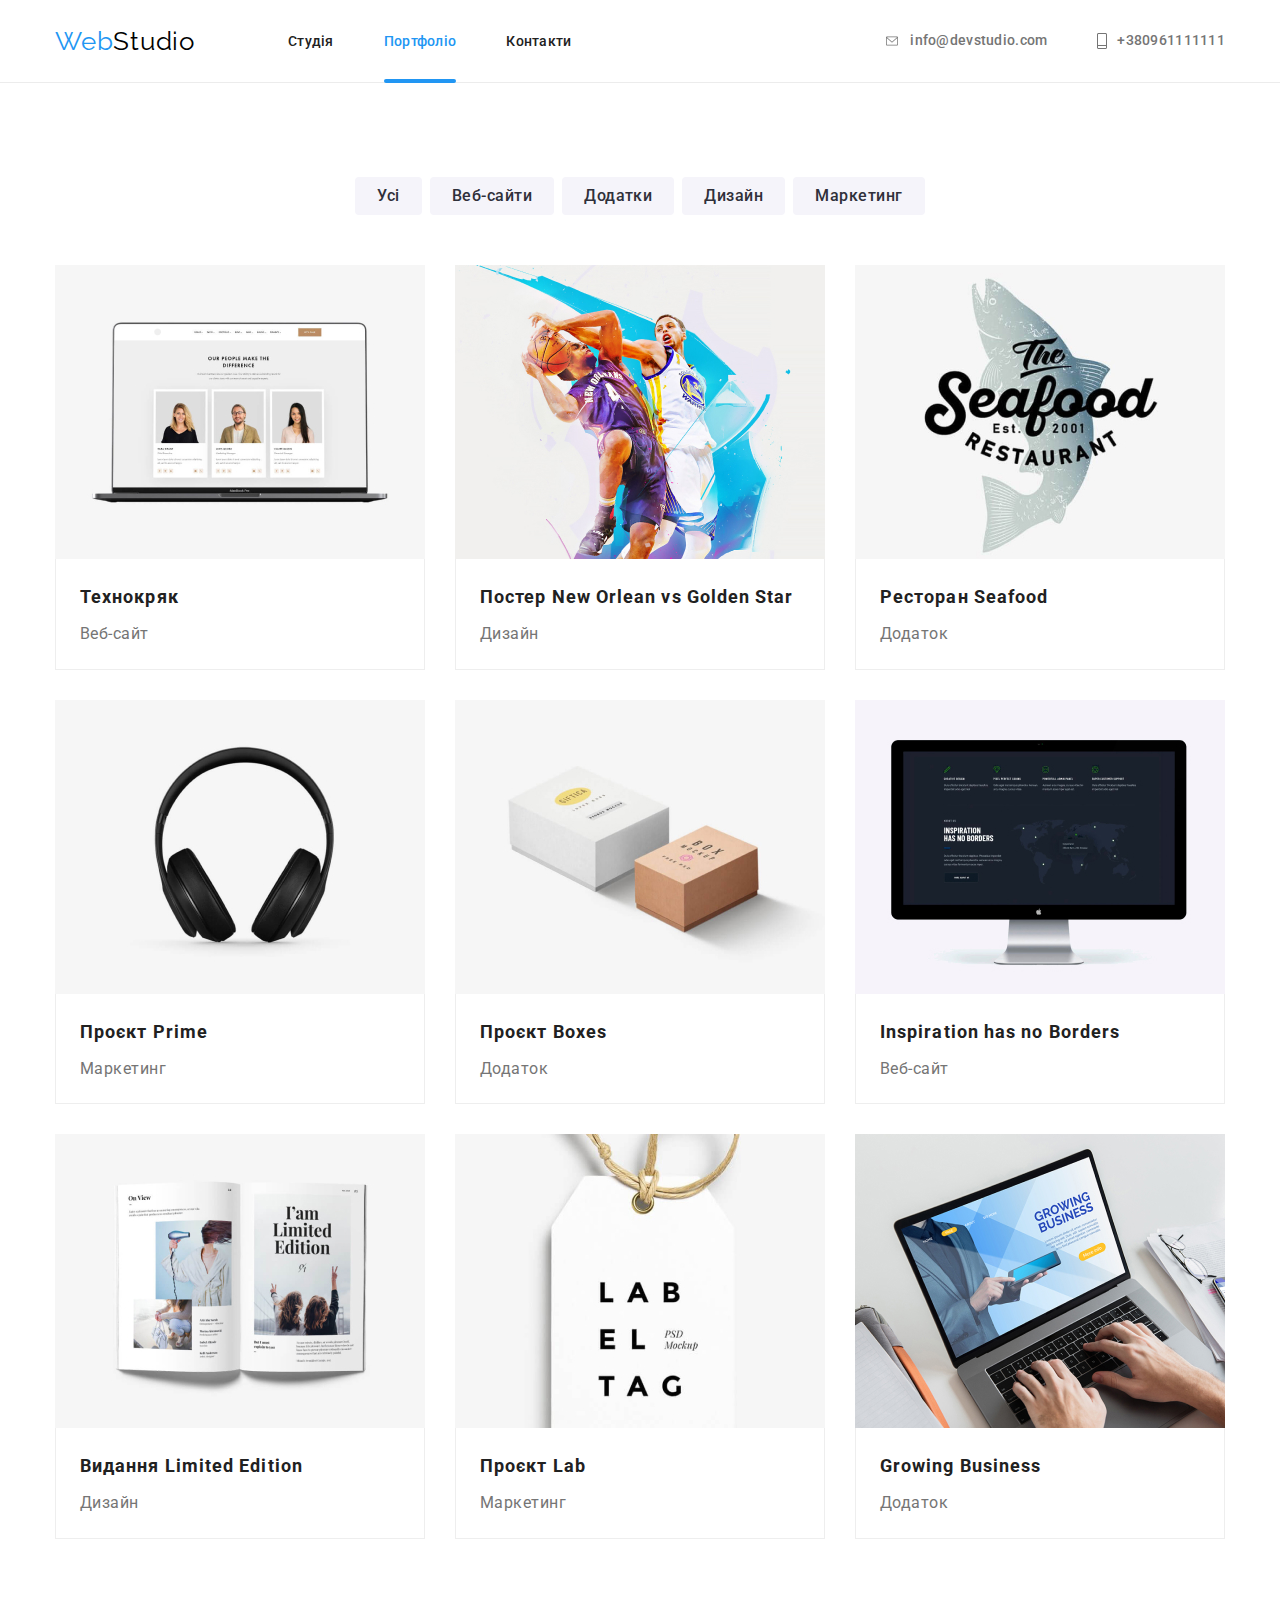
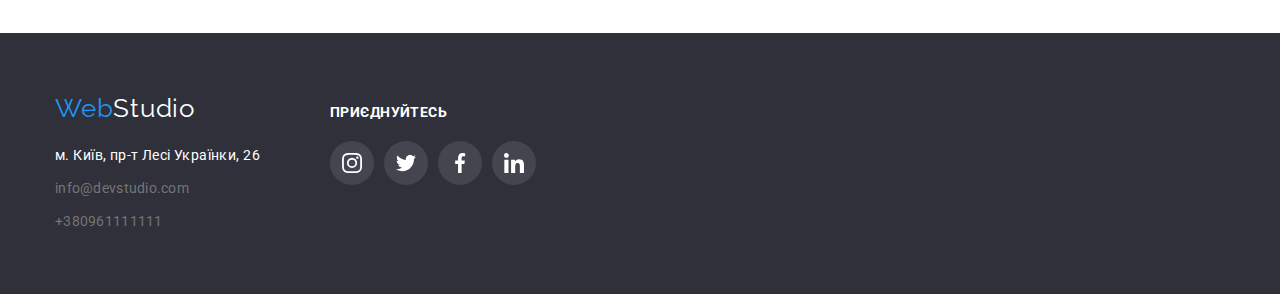
==== portfolio.html @ 5fd38a73 "transfer" ====
<!DOCTYPE html>
<html lang="uk">

<head>
    <meta charset="UTF-8">
    <meta http-equiv="X-UA-Compatible" content="IE=edge">
    <meta name="viewport" content="width=device-width, initial-scale=1.0">
    <title>Porttfolio</title>
    <link rel="preconnect" href="https://fonts.googleapis.com">
    <link rel="preconnect" href="https://fonts.gstatic.com" crossorigin>
    <link href="https://fonts.googleapis.com/css2?family=Raleway:wght@700&family=Roboto:wght@400;500;700;900&display=swap"
    rel="stylesheet">
    <link rel="stylesheet" href="https://cdn.jsdelivr.net/npm/modern-normalize@1.1.0/modern-normalize.min.css">
    <link rel="stylesheet" href="./css/styles.css">
</head>

<body>

    <header class="header">
        <div class="container">
            <div class="header-container">
                <nav class="header-nav">
                    <a href="./index.html" class="web-logo">
                        Web<span class="studiologo-header">Studio</span>
                    </a>
                    <ul class="site-nav">
                        <li><a class="link-nav" href="./index.html">Студія</a></li>
                        <li><a class="link-nav link-nav--current" href="./portfolio.html">Портфоліо</a></li>
                        <li><a class="link-nav" href=" ">Контакти</a></li>
                    </ul>
                </nav>
                <ul class="contact">
                    <li class="contact-list">
                        <a class="link-contact" href="mailto:info@devstudio.com">
                            <svg class="contact-icon" width="16" height="12">
                                <use href="./images/icons.svg#icon-envelope"></use>
                            </svg>
                            info@devstudio.com</a>
                    </li>
                    <li class="contact-list">
                        <a class="link-contact" href="tel:+380961111111">
                            <svg class="contact-icon" width="10" height="16">
                                <use href="./images/icons.svg#icon-phone"></use>
                            </svg>
                            +380961111111</a>
                    </li>
                </ul>
            </div>
        </div>
    </header>

    <main>
        <section class="section">
            <div class="container">
                <ul class="buttons">
                    <li>
                        <button type="button" class="filter-button">Усі</button>
                    </li>
                    <li>
                        <button type="button" class="filter-button">Веб-сайти</button>
                    </li>
                    <li>
                        <button type="button" class="filter-button">Додатки</button>
                    </li>
                    <li>
                        <button type="button" class="filter-button">Дизайн</button>
                    </li>
                    <li>
                        <button type="button" class="filter-button">Маркетинг</button>
                    </li>
                </ul>
                <ul class="project-cards">
                    <li class="boxes">
                        <div class="overlay-wrapper">
                            <img src="./images/pg2img1.jpeg" alt="Компютер" width="370" height="294">
                            <div class="upsliding-window">
                                <p class="text-inwindow"> Ресурс пропонує комплексні пропозиції з різним рівнем функціоналу та сервісів. Все це
                                    дозволить відвідувачу отримати
                                    вичерпні відомості про компанію чи приватну особу.</p>
                            </div>
                        </div>
                        <div class="project-wrapper"> 
                            <h2 class="project-name">Технокряк</h2>
                            <p class="project-type">Веб-сайт</p>
                        </div>
                    </li>
                    <li class="boxes">
                        <img src="./images/pg2img2.jpeg" alt="Баскетболісти" width="370" height="294">
                        <div class="project-wrapper">
                            <h2 class="project-name">Постер New Orlean vs Golden Star</h2>
                            <p class="project-type">Дизайн</p>
                        </div>
                    </li>
                    <li class="boxes">
                        <img src="./images/pg2img3.jpeg" alt="Логотип риби" width="370" height="294">
                        <div class="project-wrapper">
                            <h2 class="project-name">Ресторан Seafood</h2>
                            <p class="project-type">Додаток</p>
                        </div>
                    </li>
                    <li class="boxes">
                        <img src="./images/pg2img4.jpeg" alt="Навушники" width="370" height="294">
                        <div class="project-wrapper">
                            <h2 class="project-name">Проєкт Prime</h2>
                            <p class="project-type">Маркетинг</p>
                        </div>
                    </li>
                    <li class="boxes">
                        <img src="./images/pg2img5.jpeg" alt="Коробки" width="370" height="294">
                        <div class="project-wrapper">
                            <h2 class="project-name">Проєкт Boxes</h2>
                            <p class="project-type">Додаток</p>
                        </div>
                    </li>
                    <li class="boxes">
                        <img src="./images/pg2img6.jpeg" alt="Монітор" width="370" height="294">
                        <div class="project-wrapper">
                            <h2 class="project-name">Inspiration has no Borders</h2>
                            <p class="project-type">Веб-сайт</p>
                        </div>
                    </li>
                    <li class="boxes">
                        <img src="./images/pg2img7.jpeg" alt="Відкрита книга" width="370" height="294">
                        <div class="project-wrapper">
                            <h2 class="project-name">Видання Limited Edition</h2>
                            <p class="project-type">Дизайн</p>
                        </div>
                    </li>
                    <li class="boxes">
                        <img src="./images/pg2img8.jpeg" alt="Бірка" width="370" height="294">
                        <div class="project-wrapper">
                            <h2 class="project-name">Проєкт Lab</h2>
                            <p class="project-type">Маркетинг</p>
                        </div>
                    </li>
                    <li class="boxes">
                        <img src="./images/pg2img9.jpeg" alt="Компютер на столі" width="370" height="294">
                        <div class="project-wrapper">
                            <h2 class="project-name">Growing Business</h2>
                            <p class="project-type">Додаток</p>
                        </div>
                    </li>
                </ul>
            </div>
        </section>
    </main>

    <footer class="footer">
        <div class="container logo-address-social">
            <div class="logo-address">
                <a href="./index.html" class="web-logo">
                    Web<span class="studiologo-footer">Studio</span>
                </a>
                <address class="footer-adress">
                    <p class="adress-line">м. Київ, пр-т Лесі Українки, 26</p>
                    <ul class="contact-footer">
                        <li class="contact-footer-list">
                            <a class="link-contact-footer" href="mailto:info@devstudio.com">info@devstudio.com</a>
                        </li>
                        <li class="contact-footer-list">
                            <a class="link-contact-footer" href="tel:+380961111111">+380961111111</a>
                        </li>
                    </ul>
                </address>
            </div>
            <div class="social">
                <h3 class="join">Приєднуйтесь</h3>
                <ul class="social-list-footer">
                    <li>
                        <a href="" class="social-link-footer">
                            <svg class="social-icon-footer" width="20px" height="20px">
                                <use href="./images/icons.svg#icon-instagram"></use>
                            </svg>
                        </a>
                    </li>
                    <li>
                        <a href="" class="social-link-footer">
                            <svg class="social-icon-footer" width="20px" height="20px">
                                <use href="./images/icons.svg#icon-twitter"></use>
                            </svg>
                        </a>
                    </li>
                    <li>
                        <a href="" class="social-link-footer">
                            <svg class="social-icon-footer" width="20px" height="20px">
                                <use href="./images/icons.svg#icon-facebook"></use>
                            </svg>
                        </a>
                    </li>
                    <li>
                        <a href="" class="social-link-footer">
                            <svg class="social-icon-footer" width="20px" height="20px">
                                <use href="./images/icons.svg#icon-linkedin"></use>
                            </svg>
                        </a>
                    </li>
                </ul>
            </div>
        </div>
    </footer>

</body>

</html>
---- css/styles.css ----
:root {
    --color-primary: #2F303A;
    --color-secondary: #F5F5F5;
    --color-brand: #2196F3;
    --txtcolor-primary: #212121;
    --txtcolor-secondary: #757575;
    --gradient: rgba(47, 48, 58, 0.4),
    rgba(47, 48, 58, 0.4);
}

/*body*/
body {
    font-family: 'Roboto', sans-serif;
}

h1, h2, h3, h4, h5, h6, p {
    margin: 0;
}

ul {
    list-style: none;
    padding: 0;
    margin: 0;
}

img {
    display: block;
}

.section {
    padding: 94px 0;
}

.container {
    max-width: 1200px;
    margin-left: auto;
    margin-right: auto;
    padding: 0 15px;
}

/*header*/
.header {
    border-bottom: 1px solid #ECECEC;
    background-color: #FFFFFF;
}

/*logo*/
.web-logo {
    text-decoration: none;
    font-family: 'Raleway', sans-serif;
    font-size: 26px;
    line-height: 1.19;
    letter-spacing: 0.03em;
    color: var(--color-brand);
}

.studiologo-header {
    text-decoration: none;
    font-family: 'Raleway', sans-serif;
    font-size: 26px;
    line-height: 1.19;
    letter-spacing: 0.03em;
    color: #000000;
    margin-right: 93px;
}
/*navi*/
.link-nav {
    position: relative;
    transition: color;
    transition-duration: 250ms;
    transition-timing-function: cubic-bezier(0.4, 0, 0.2, 1);
    text-decoration: none;
    font-weight: 500;
    font-size: 14px;
    line-height: 1.14;
    letter-spacing: 0.02em;
    color: var(--txtcolor-primary);
}

.link-nav--current::after {
    position: absolute;
    top: 46px;
    display: block;
    width: 100%;
    height: 4px;
    border-radius: 2px;
    background-color: #2196F3;
    background-color: currentColor;
    content: '';
}

.link-nav:hover,
.link-nav:focus,
.link-nav--current {
    color: var(--color-brand);
}
/*contact*/
.link-contact {
    transition-property: color;
    transition-duration: 250ms;
    transition-timing-function: cubic-bezier(0.4, 0, 0.2, 1);
    display: flex;
    align-items: center;
    text-decoration: none;
    font-weight: 500;
    font-size: 14px;
    line-height: 1.14;
    letter-spacing: 0.02em;
    color: var(--txtcolor-secondary)
}

/*header allignment*/
.header-container {
    display: flex;
    align-items: center;
    justify-content: space-between;
}

.header-nav {
    display: flex;
    align-items: center;
}

.site-nav {
    display: flex;
    gap: 50px;
    margin-top: 32px;
    margin-bottom: 32px;
}

.contact {
    display: flex;
    gap: 50px;
}

.contact-list {
    display: flex;
    align-items: center;
    flex-direction: row-reverse;
    gap: 10px;
}

.contact-icon {
    fill: currentColor;
    margin-right: 10px;
}

.link-contact:hover,
.link-contact:focus {
    color: var(--color-brand);
}

/*main*/
/*title section*/
.hero {
    max-width: 1600px;
    justify-content: center;
    background-color: var(--color-primary);
    text-align: center;
    padding: 200px 0;
    margin: 0 auto;
    background-image: linear-gradient(
        var(--gradient)),
        url(../images/titleOverlay.jpeg);
}

.main-title {
    font-weight: 900;
    font-size: 44px;
    line-height: 1.36;
    letter-spacing: 0.06em;
    text-transform: uppercase;
    text-align: center;
    color: #FFFFFF;
    max-width: 696px;
    margin-left: auto;
    margin-right: auto;
}

.btn-requestservice {
    transition-duration: 250ms;
    transition-timing-function: cubic-bezier(0.4, 0, 0.2, 1);
    background-color: var(--color-brand);
    box-shadow: 0px 4px 4px rgba(0, 0, 0, 0.15);
    border-radius: 4px;
    font-family: inherit;
    font-weight: 700;
    font-size: 16px;
    line-height: 1.86;
    letter-spacing: 0.06em;
    color: #FFFFFF;
    border: none;
    cursor: pointer;
    padding: 10px 32px 10px 32px;
    margin-top: 30px;
}

.btn-requestservice:hover,
.btn-requestservice:focus {
    background-color: #188CE8;
}

/*section under title*/
/*list of benefits*/
.benefits {
    font-size: 14px;
    line-height: 1.14;
    letter-spacing: 0.03em;
    text-transform: uppercase;
    color: var(--txtcolor-primary);
    margin-top: 30px;
}

.benefits-description {
    font-size: 14px;
    line-height: 1.71;
    letter-spacing: 0.03em;
    color: var(--txtcolor-secondary);
    margin-top: 10px;
    margin-bottom: 0px;
}

.listof-benefits {
    display: flex;
    justify-content: center;
    gap: 30px;
}

.listof-benefits .list {
    width: 270px;
}

.design-boxes {
    display: flex;
    align-items: center;
    justify-content: center;
    height: 120px;
    background-color: #F5F4FA;
    border-radius: 4px;
}

.benefits-icon {
    width: 70px;
    height: 70px;
}

/*what we do*/
.whatwe-do {
    padding-top: 0;
}

.title-whatwe-do {
    font-size: 36px;
    line-height: 1.16;
    text-align: center;
    letter-spacing: 0.03em;
    color: var(--txtcolor-primary);
}

.picsof-whatwe-do {
    display: flex;
    gap: 30px;
    margin-top: 50px;
}
.description-list {
    position: relative;
}

.picture-description {
    font-size: 14px;
    font-weight: 700;
    line-height: 1.14;
    text-align: center;
    letter-spacing: 0.03em;
    text-transform: uppercase;
    color: #FFFFFF;
    background-color: rgba(47, 48, 58, 0.8);
    padding: 27px 0px;
    position: absolute;
    bottom: 0;
    width: 100%;
}

/*our team section*/
.team {
    background-color: #F5F4FA;
}

.people {
    display: flex;
    gap: 30px;
}

.people-cards {
    background-color: #FFFFFF;
    box-shadow: 0px 1px 3px rgba(0, 0, 0, 0.12), 0px 1px 1px rgba(0, 0, 0, 0.14), 0px 2px 1px rgba(0, 0, 0, 0.2);
    border-radius: 0px 0px 4px 4px;
}

.team-title {
    font-size: 36px;
    line-height: 1.16;
    text-align: center;
    letter-spacing: 0.03em;
    color: var(--txtcolor-primary);
    margin-bottom: 50px;
}

.team-wrapper {
    padding: 30px 0;
}

.people-names {
    font-weight: 500;
    font-size: 16px;
    line-height: 1.19;
    text-align: center;
    letter-spacing: 0.03em;
    color: var(--txtcolor-primary);
    margin-bottom: 10px;
}

.professions {
    font-size: 16px;
    line-height: 1.19;
    text-align: center;
    letter-spacing: 0.03em;
    color: var(--txtcolor-secondary);
}

/*social media links*/
.social-list {
    display: flex;
    justify-content: center;
    margin-top: 16px;
    gap: 10px;
}

.social-link {
    transition-property: color, background-color;
    transition-duration: 250ms;
    transition-timing-function: cubic-bezier(0.4, 0, 0.2, 1);
    display: flex;
    align-items: center;
    justify-content: center;
    width: 44px;
    height: 44px;
    border-radius: 50%;
    color: #AFB1B8;
}

.social-link:hover,
.social-link:focus {
    color: #FFFFFF;
    background-color: var(--color-brand);
}

.social-icon {
    fill: currentColor;
}

.clients-title {
    font-size: 36px;
    line-height: 1.16;
    text-align: center;
    letter-spacing: 0.03em;
}

.clients-list {
    display: flex;
    justify-content: center;
    gap: 30px;
    margin-top: 50px;
}

.clients-link {
    transition-property: color, border;
    transition-duration: 250ms;
    transition-timing-function: cubic-bezier(0.4, 0, 0.2, 1);
    display: flex;
    justify-content: center;
    align-items: center;
    width: 170px;
    height: 92px;
    color: #AFB1B8;
    border: 1px solid #AFB1B8;
    border-radius: 4px;
}

.clients-logo {
    width: 106px;
    height: 60px;
    fill: currentColor;
}

.clients-link:hover,
.clients-link:focus {
    color: var(--color-brand);
    border: 1px solid var(--color-brand);
}

/*footer*/
.footer {
    background-color: var(--color-primary);
    padding: 60px 0;
}

.studiologo-footer {
    text-decoration: none;
    font-family: 'Raleway', sans-serif;
    font-size: 26px;
    line-height: 1.19;
    letter-spacing: 0.03em;
    color: #FFFFFF;
}

.footer-adress {
    font-style: normal;
    margin-top: 20px;
}

.adress-line {
    font-size: 14px;
    line-height: 1.71;
    letter-spacing: 0.03em;
    color: #FFFFFF;
    margin-bottom: 9px;
}

.contact-footer-list:not(:last-child) {
    margin-bottom: 9px;
}

.link-contact-footer {
    text-decoration: none;
    font-size: 14px;
    line-height: 1.71;
    letter-spacing: 0.02em;
    color: var(--txtcolor-secondary);
}

.join {
    font-size: 14px;
    line-height: 1.14;
    letter-spacing: 0.03em;
    text-transform: uppercase;
    color: #FFFFFF;
    display: flex;
    align-items: center;
}

.social-list-footer {
    display: flex;
    margin-top: 20px;
    gap: 10px;
}

.social-link-footer {
    transition-property: background-color;
    transition-duration: 250ms;
    transition-timing-function: cubic-bezier(0.4, 0, 0.2, 1);
    display: flex;
    align-items: center;
    justify-content: center;
    width: 44px;
    height: 44px;
    border-radius: 50%;
    color: #FFFFFF;
    background-color: rgba(255, 255, 255, 0.1);
}

.social-icon-footer {
    fill: currentColor;
}

.social-item-footer {
    display: flex;
    justify-content: center;
    gap: 10px;
}

.social-link-footer:hover,
.social-item-footer:focus {
    background-color: var(--color-brand);
}

.logo-address-social {
    display: flex;
    align-items: baseline;
}

.social {
    margin-left: 70px;
}

.sign-up {
    margin-left: 93px;
}

.sign-up-form {
    position: relative;
    display: flex;
    gap: 12px;
}

.sign-up-title {
    margin-bottom: 20px;
    font-weight: 700;
    font-size: 14px;
    line-height: 1.14;
    letter-spacing: 0.03em;
    text-transform: uppercase;
    color: #FFFFFF;
    align-items: center;
}

.email-input {
    width: 358px;
    height: 50px;
    border: 1px solid rgba(255, 255, 255, 0.3);
    filter: drop-shadow(0px 4px 4px rgba(0, 0, 0, 0.15));
    border-radius: 4px;
    background-color: var(--color-primary);
    font-size: 16px;
    line-height: 1.25px;
    letter-spacing: 0.03em;
    color: rgba(255, 255, 255, 0.6);
    padding-left: 16px;
    padding-right: 16px;
}

.btn-sign-up {
    display: inline-flex;
    align-items: center;
    justify-content: center;
    gap: 10px;
    min-height: 50px;
    width: 200px;
    background-color: var(--color-brand);
    box-shadow: 0px 4px 4px rgba(0, 0, 0, 0.15);
    border-radius: 4px;
    font-family: inherit;
    font-weight: 700;
    font-size: 16px;
    line-height: 1.86;
    letter-spacing: 0.06em;
    color: #FFFFFF;
    border: none;
    cursor: pointer;
    padding: 10px 28px;
}

.send-icon {
    fill: #F5F4FA;
}

/*studio page - done*/
/*section buttons*/
.buttons {
    display: flex;
    justify-content: center;
    gap: 8px;
}

.filter-button {
    transition-property: color, background-color, box-shadow;
    transition-duration: 250ms;
    transition-timing-function: cubic-bezier(0.4, 0, 0.2, 1);
    background-color: #F5F4FA;
    border-radius: 4px;
    font-family: inherit;
    font-weight: 500;
    font-size: 16px;
    line-height: 1.6;
    letter-spacing: 0.03em;
    color: #2F303A;
    cursor: pointer;
    padding: 6px 22px 6px 22px;
    border: none;
}

.filter-button:hover,
.filter-button:focus {
    color: #FFFFFF;
    background-color: var(--color-brand);
    box-shadow: 0px 3px 1px rgba(0, 0, 0, 0.1), 0px 1px 2px rgba(0, 0, 0, 0.08), 0px 2px 2px rgba(0, 0, 0, 0.12);
}

/*pictures section*/
.project-cards {
    display: flex;
    flex-wrap: wrap;
    margin-top: 50px;
    gap: 30px;
}

.overlay-wrapper {
    position: relative;
    overflow: hidden;
}

.project-wrapper {
    border: 1px solid #EEEEEE;
    border-top: none;
    padding: 20px 24px;
}

.project-name {
    font-size: 18px;
    line-height: 2;
    letter-spacing: 0.06em;
    color: var(--txtcolor-primary);
}

.project-type {
    font-size: 16px;
    line-height: 1.86;
    letter-spacing: 0.03em;
    color: var(--txtcolor-secondary);
    margin-top: 4px;
}

.boxes {
    transition-property: box-shadow;
    position: relative;
    transition-duration: 250ms;
    transition-timing-function: cubic-bezier(0.4, 0, 0.2, 1);
}

.boxes:hover {
    box-shadow: 0px 1px 1px rgba(0, 0, 0, 0.12), 0px 4px 4px rgba(0, 0, 0, 0.06), 1px 4px 6px rgba(0, 0, 0, 0.16);
}

.upsliding-window {
    position: absolute;
    top: 0;
    left: 0;
    transform: translateY(100%);
    transition-duration: 250ms;
    transition-timing-function: cubic-bezier(0.4, 0, 0.2, 1);
    overflow: hidden;
    width: 100%;
    height: 100%;
    padding: 0 24px;
    display: flex;
    align-items: center;
    background-color: rgba(33, 150, 243, 0.9);
}

.text-inwindow {
    font-size: 18px;
    line-height: 1.56;
    letter-spacing: 0.03em;
    color: #FFFFFF;
}

.boxes:hover .upsliding-window {
    transform: translateY(0);
}

.backdrop {
    transition: opacity, visibility;
    transition-duration: 250ms;
    transition-property: opacity, visibility;
    background-color: rgba(0, 0, 0, 0.2);
    width: 100%;
    height: 100%;
    position: fixed;
    top: 0;
    left: 0;
    z-index: 1;
}

.is-hidden {
    opacity: 0;
    visibility: hidden;
    pointer-events: none;
}

.modal {
    position: absolute;
    top: 50%;
    left: 50%;
    transform: translate(-50%, -50%);
    width: 528px;
    min-height: 581px;
    padding: 40px;
    background-color: #FFFFFF;
    box-shadow: 0px 1px 3px rgba(0, 0, 0, 0.12), 0px 1px 1px rgba(0, 0, 0, 0.14), 0px 2px 1px rgba(0, 0, 0, 0.2);
    border-radius: 4px;
}

.close-btn {
    display: inline-flex;
    position: absolute;
    top: 8px;
    right: 8px;
    align-items: center;
    justify-content: center;
    padding: 0;
    width: 30px;
    height: 30px;
    border-radius: 50%;
    background-color: #FFFFFF;
    border: 1px solid rgba(0, 0, 0, 0.1);
    cursor: pointer;
}

.x-icon {
    transition: fill 300ms ease;
}

.close-btn:hover .x-icon {
    fill: var(--color-brand);
}

.form-title {
    font-weight: 700;
    margin-bottom: 12px;
    font-size: 20px;
    line-height: 1.15;
    text-align: center;
    letter-spacing: 0.03em;
    color: var(--txtcolor-primary);
}

.form-label {
    display: block;
    font-weight: 400;
    font-size: 12px;
    line-height: 1.16;
    letter-spacing: 0.01em;
    margin-bottom: 4px;
    color: var(--txtcolor-secondary);
}

.form-control {
    position: relative;
    margin-bottom: 10px;
}

.form-input {
    width: 100%;
    height: 40px;
    border: 1px solid rgba(33, 33, 33, 0.2);
    border-radius: 4px;
    padding-left: 42px;
    padding-right: 15px;
    outline: none;
}

.form-input:focus {
    border-color: var(--color-brand);
}

.form-icon {
    position: absolute;
    left: 15px;
    top: 50%;
    transform: translateY(-50%);
    fill: currentColor;
}

.form-control:focus-within .form-icon {
    fill: var(--color-brand);
}

.form-textarea {
    display: block;
    width: 100%;
    height: 120px;
    padding: 12px 16px;
    border: 1px solid rgba(33, 33, 33, 0.2);
    border-radius: 4px;
    outline: none;
    font-size: 12px;
    line-height: 1.16;
    letter-spacing: 0.01em;
    resize: none;
}

.form-textarea::placeholder {
    color: rgba(117, 117, 117, 0.5);
}

.form-textarea:focus {
    border-color: var(--color-brand);
}

.checkbox-input {
    appearance: none;
    width: 16px;
    height: 15px;
    border: 2px solid black;
    border-radius: 2px;
    transition: border-color 300ms ease, background-color 300ms ease;
}

.checkbox-input:checked {
    border-color: transparent;
    background-color: var(--color-brand);
    background-image: url(../images/checked.svg);
    background-repeat: no-repeat;
    background-position: center;
    background-size: contain;
}

.checkbox-label {
    font-weight: 400;
    font-size: 14px;
    line-height: 1.71;
    letter-spacing: 0.03em;
    color: var(--txtcolor-secondary);
}

.terms-link {
    font-weight: 400;
    font-size: 14px;
    line-height: 1.71;
    letter-spacing: 0.03em;
    color: var(--color-brand);
}

.terms-control {
    display: flex;
    justify-content: center;
    align-items: center;
    margin-top: 20px;
    gap: 8px;
}

.btn-send {
    display: block;
    margin: 0 auto;
    padding: 10px 52px;
    margin-top: 30px;
    background-color: var(--color-brand);
    box-shadow: 0px 4px 4px rgba(0, 0, 0, 0.15);
    border-radius: 4px;
    font-family: inherit;
    font-weight: 700;
    font-size: 16px;
    line-height: 1.86;
    letter-spacing: 0.06em;
    color: #FFFFFF;
    border: none;
    cursor: pointer;
    transition-property: background-color;
    transition-duration: 250ms;
    transition-timing-function: cubic-bezier(0.4, 0, 0.2, 1);
}

.btn-send:hover,
.btn-send:focus {
    background-color: #188CE8;
}

.visually-hidden {
    position: absolute;
    white-space: nowrap;
    width: 1px;
    height: 1px;
    overflow: hidden;
    border: 0;
    padding: 0;
    clip: rect(0 0 0 0);
    clip-path: inset(50%);
    margin: -1px;
}
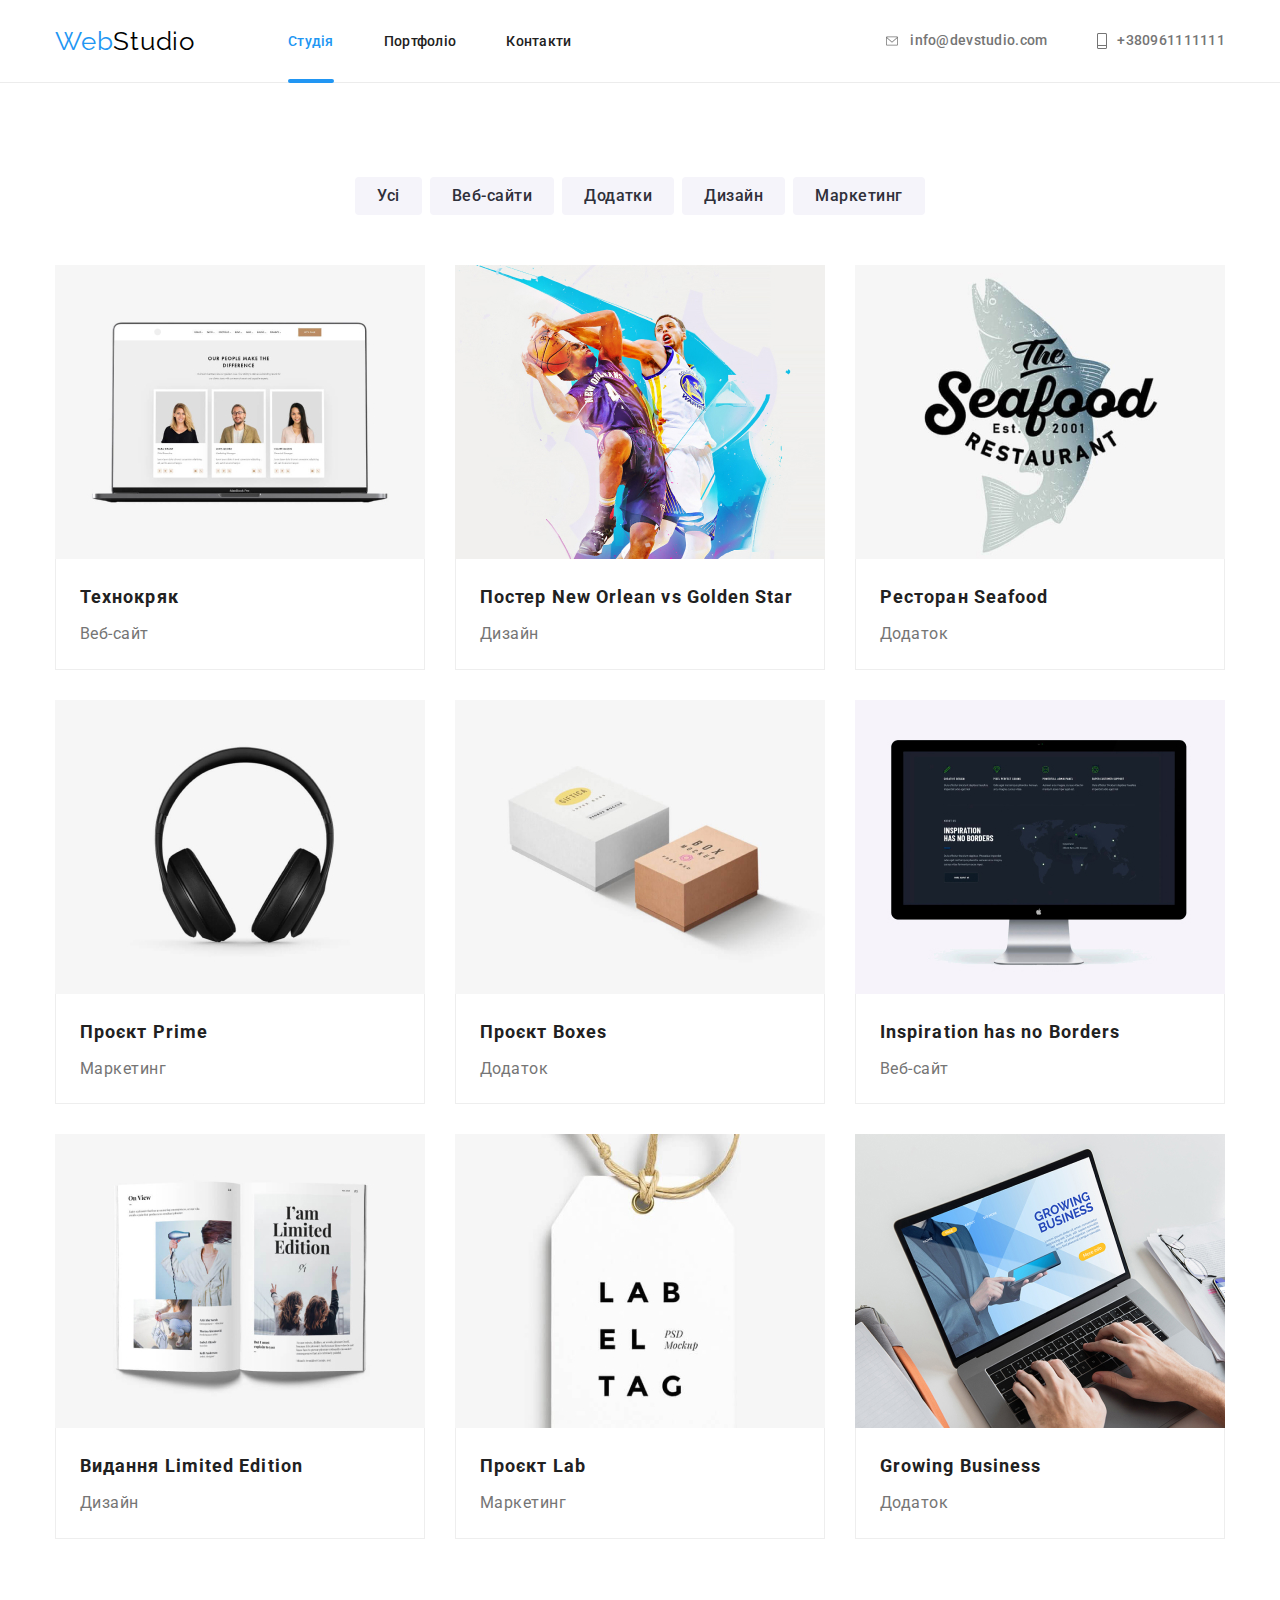
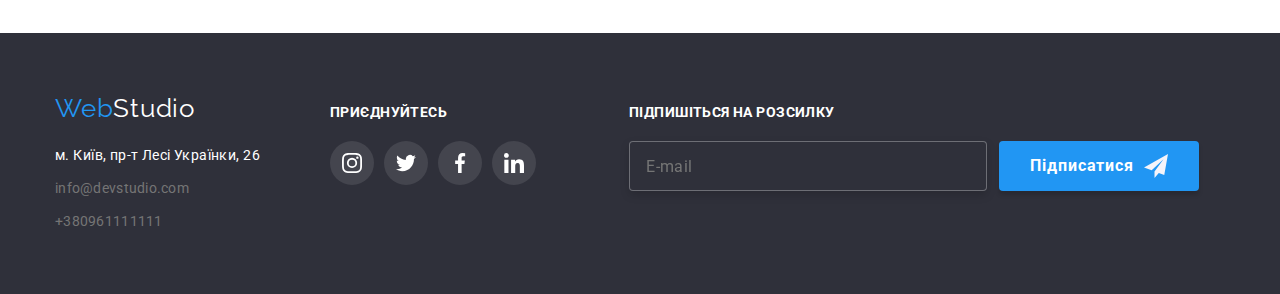
==== commit cd690f14: "2" ====
--- a/portfolio.html
+++ b/portfolio.html
@@ -11,35 +11,35 @@
     <link href="https://fonts.googleapis.com/css2?family=Raleway:wght@700&family=Roboto:wght@400;500;700;900&display=swap"
     rel="stylesheet">
     <link rel="stylesheet" href="https://cdn.jsdelivr.net/npm/modern-normalize@1.1.0/modern-normalize.min.css">
-    <link rel="stylesheet" href="./css/styles.css">
+    <link rel="stylesheet" href="./css/main.min.css">
 </head>
 
 <body>
 
     <header class="header">
         <div class="container">
-            <div class="header-container">
-                <nav class="header-nav">
+            <div class="header__container">
+                <nav class="header__nav">
                     <a href="./index.html" class="web-logo">
-                        Web<span class="studiologo-header">Studio</span>
+                        Web<span class="studiologo__header">Studio</span>
                     </a>
-                    <ul class="site-nav">
-                        <li><a class="link-nav" href="./index.html">Студія</a></li>
-                        <li><a class="link-nav link-nav--current" href="./portfolio.html">Портфоліо</a></li>
-                        <li><a class="link-nav" href=" ">Контакти</a></li>
+                    <ul class="navigation__links">
+                        <li><a class="link__nav link__nav--current" href="./index.html">Студія</a></li>
+                        <li><a class="link__nav" href="./portfolio.html">Портфоліо</a></li>
+                        <li><a class="link__nav" href=" ">Контакти</a></li>
                     </ul>
                 </nav>
                 <ul class="contact">
-                    <li class="contact-list">
-                        <a class="link-contact" href="mailto:info@devstudio.com">
-                            <svg class="contact-icon" width="16" height="12">
+                    <li class="contact__item">
+                        <a class="link__contact" href="mailto:info@devstudio.com">
+                            <svg class="contact__icon" width="16" height="12">
                                 <use href="./images/icons.svg#icon-envelope"></use>
                             </svg>
                             info@devstudio.com</a>
                     </li>
-                    <li class="contact-list">
-                        <a class="link-contact" href="tel:+380961111111">
-                            <svg class="contact-icon" width="10" height="16">
+                    <li class="contact__item">
+                        <a class="link__contact" href="tel:+380961111111">
+                            <svg class="contact__icon" width="10" height="16">
                                 <use href="./images/icons.svg#icon-phone"></use>
                             </svg>
                             +380961111111</a>
@@ -54,90 +54,146 @@
             <div class="container">
                 <ul class="buttons">
                     <li>
-                        <button type="button" class="filter-button">Усі</button>
-                    </li>
-                    <li>
-                        <button type="button" class="filter-button">Веб-сайти</button>
-                    </li>
-                    <li>
-                        <button type="button" class="filter-button">Додатки</button>
-                    </li>
-                    <li>
-                        <button type="button" class="filter-button">Дизайн</button>
-                    </li>
-                    <li>
-                        <button type="button" class="filter-button">Маркетинг</button>
-                    </li>
-                </ul>
-                <ul class="project-cards">
-                    <li class="boxes">
-                        <div class="overlay-wrapper">
+                        <button type="button" class="filter__button">Усі</button>
+                    </li>
+                    <li>
+                        <button type="button" class="filter__button">Веб-сайти</button>
+                    </li>
+                    <li>
+                        <button type="button" class="filter__button">Додатки</button>
+                    </li>
+                    <li>
+                        <button type="button" class="filter__button">Дизайн</button>
+                    </li>
+                    <li>
+                        <button type="button" class="filter__button">Маркетинг</button>
+                    </li>
+                </ul>
+                <ul class="project__cards">
+                    <li class="boxes">
+                        <div class="overlay__wrapper">
                             <img src="./images/pg2img1.jpeg" alt="Компютер" width="370" height="294">
-                            <div class="upsliding-window">
-                                <p class="text-inwindow"> Ресурс пропонує комплексні пропозиції з різним рівнем функціоналу та сервісів. Все це
-                                    дозволить відвідувачу отримати
-                                    вичерпні відомості про компанію чи приватну особу.</p>
-                            </div>
-                        </div>
-                        <div class="project-wrapper"> 
-                            <h2 class="project-name">Технокряк</h2>
-                            <p class="project-type">Веб-сайт</p>
-                        </div>
-                    </li>
-                    <li class="boxes">
-                        <img src="./images/pg2img2.jpeg" alt="Баскетболісти" width="370" height="294">
-                        <div class="project-wrapper">
-                            <h2 class="project-name">Постер New Orlean vs Golden Star</h2>
-                            <p class="project-type">Дизайн</p>
-                        </div>
-                    </li>
-                    <li class="boxes">
-                        <img src="./images/pg2img3.jpeg" alt="Логотип риби" width="370" height="294">
-                        <div class="project-wrapper">
-                            <h2 class="project-name">Ресторан Seafood</h2>
-                            <p class="project-type">Додаток</p>
-                        </div>
-                    </li>
-                    <li class="boxes">
-                        <img src="./images/pg2img4.jpeg" alt="Навушники" width="370" height="294">
-                        <div class="project-wrapper">
-                            <h2 class="project-name">Проєкт Prime</h2>
-                            <p class="project-type">Маркетинг</p>
-                        </div>
-                    </li>
-                    <li class="boxes">
-                        <img src="./images/pg2img5.jpeg" alt="Коробки" width="370" height="294">
-                        <div class="project-wrapper">
-                            <h2 class="project-name">Проєкт Boxes</h2>
-                            <p class="project-type">Додаток</p>
-                        </div>
-                    </li>
-                    <li class="boxes">
-                        <img src="./images/pg2img6.jpeg" alt="Монітор" width="370" height="294">
-                        <div class="project-wrapper">
-                            <h2 class="project-name">Inspiration has no Borders</h2>
-                            <p class="project-type">Веб-сайт</p>
-                        </div>
-                    </li>
-                    <li class="boxes">
-                        <img src="./images/pg2img7.jpeg" alt="Відкрита книга" width="370" height="294">
-                        <div class="project-wrapper">
-                            <h2 class="project-name">Видання Limited Edition</h2>
-                            <p class="project-type">Дизайн</p>
-                        </div>
-                    </li>
-                    <li class="boxes">
-                        <img src="./images/pg2img8.jpeg" alt="Бірка" width="370" height="294">
-                        <div class="project-wrapper">
-                            <h2 class="project-name">Проєкт Lab</h2>
-                            <p class="project-type">Маркетинг</p>
-                        </div>
-                    </li>
-                    <li class="boxes">
-                        <img src="./images/pg2img9.jpeg" alt="Компютер на столі" width="370" height="294">
-                        <div class="project-wrapper">
-                            <h2 class="project-name">Growing Business</h2>
-                            <p class="project-type">Додаток</p>
+                            <div class="upsliding__window">
+                                <p class="text__inwindow"> Ресурс пропонує комплексні пропозиції з різним рівнем функціоналу та сервісів. Все це
+                                    дозволить відвідувачу отримати
+                                    вичерпні відомості про компанію чи приватну особу.</p>
+                            </div>
+                        </div>
+                        <div class="project__wrapper"> 
+                            <h2 class="project__name">Технокряк</h2>
+                            <p class="project__type">Веб-сайт</p>
+                        </div>
+                    </li>
+                    <li class="boxes">
+                        <div class="overlay__wrapper">
+                            <img src="./images/pg2img2.jpeg" alt="Баскетболісти" width="370" height="294">
+                            <div class="upsliding__window">
+                                <p class="text__inwindow"> Ресурс пропонує комплексні пропозиції з різним рівнем функціоналу та сервісів. Все це
+                                    дозволить відвідувачу отримати
+                                    вичерпні відомості про компанію чи приватну особу.</p>
+                            </div>
+                        </div>
+                        <div class="project__wrapper">
+                            <h2 class="project__name">Постер New Orlean vs Golden Star</h2>
+                            <p class="project__type">Дизайн</p>
+                        </div>
+                    </li>
+                    <li class="boxes">
+                        <div class="overlay__wrapper">
+                            <img src="./images/pg2img3.jpeg" alt="Логотип риби" width="370" height="294">
+                            <div class="upsliding__window">
+                                <p class="text__inwindow"> Ресурс пропонує комплексні пропозиції з різним рівнем функціоналу та сервісів. Все це
+                                    дозволить відвідувачу отримати
+                                    вичерпні відомості про компанію чи приватну особу.</p>
+                            </div>
+                        </div>
+                        <div class="project__wrapper">
+                            <h2 class="project__name">Ресторан Seafood</h2>
+                            <p class="project__type">Додаток</p>
+                        </div>
+                    </li>
+                    <li class="boxes">
+                        <div class="overlay__wrapper">
+                            <img src="./images/pg2img4.jpeg" alt="Навушники" width="370" height="294">
+                            <div class="upsliding__window">
+                                <p class="text__inwindow"> Ресурс пропонує комплексні пропозиції з різним рівнем функціоналу та сервісів. Все це
+                                    дозволить відвідувачу отримати
+                                    вичерпні відомості про компанію чи приватну особу.</p>
+                            </div>
+                        </div>
+                        <div class="project__wrapper">
+                            <h2 class="project__name">Проєкт Prime</h2>
+                            <p class="project__type">Маркетинг</p>
+                        </div>
+                    </li>
+                    <li class="boxes">
+                        <div class="overlay__wrapper">
+                            <img src="./images/pg2img5.jpeg" alt="Коробки" width="370" height="294">
+                            <div class="upsliding__window">
+                                <p class="text__inwindow"> Ресурс пропонує комплексні пропозиції з різним рівнем функціоналу та сервісів. Все це
+                                    дозволить відвідувачу отримати
+                                    вичерпні відомості про компанію чи приватну особу.</p>
+                            </div>
+                        </div>
+                        <div class="project__wrapper">
+                            <h2 class="project__name">Проєкт Boxes</h2>
+                            <p class="project__type">Додаток</p>
+                        </div>
+                    </li>
+                    <li class="boxes">
+                        <div class="overlay__wrapper">
+                            <img src="./images/pg2img6.jpeg" alt="Монітор" width="370" height="294">
+                            <div class="upsliding__window">
+                                <p class="text__inwindow"> Ресурс пропонує комплексні пропозиції з різним рівнем функціоналу та сервісів. Все це
+                                    дозволить відвідувачу отримати
+                                    вичерпні відомості про компанію чи приватну особу.</p>
+                            </div>
+                        </div>
+                        <div class="project__wrapper">
+                            <h2 class="project__name">Inspiration has no Borders</h2>
+                            <p class="project__type">Веб-сайт</p>
+                        </div>
+                    </li>
+                    <li class="boxes">
+                        <div class="overlay__wrapper">
+                            <img src="./images/pg2img7.jpeg" alt="Відкрита книга" width="370" height="294">
+                            <div class="upsliding__window">
+                                <p class="text__inwindow"> Ресурс пропонує комплексні пропозиції з різним рівнем функціоналу та сервісів. Все це
+                                    дозволить відвідувачу отримати
+                                    вичерпні відомості про компанію чи приватну особу.</p>
+                            </div>
+                        </div>
+                        <div class="project__wrapper">
+                            <h2 class="project__name">Видання Limited Edition</h2>
+                            <p class="project__type">Дизайн</p>
+                        </div>
+                    </li>
+                    <li class="boxes">
+                        <div class="overlay__wrapper">
+                            <img src="./images/pg2img8.jpeg" alt="Бірка" width="370" height="294">
+                            <div class="upsliding__window">
+                                <p class="text__inwindow"> Ресурс пропонує комплексні пропозиції з різним рівнем функціоналу та сервісів. Все це
+                                    дозволить відвідувачу отримати
+                                    вичерпні відомості про компанію чи приватну особу.</p>
+                            </div>
+                        </div>
+                        <div class="project__wrapper">
+                            <h2 class="project__name">Проєкт Lab</h2>
+                            <p class="project__type">Маркетинг</p>
+                        </div>
+                    </li>
+                    <li class="boxes">
+                        <div class="overlay__wrapper">
+                            <img src="./images/pg2img9.jpeg" alt="Компютер на столі" width="370" height="294">
+                            <div class="upsliding__window">
+                                <p class="text__inwindow"> Ресурс пропонує комплексні пропозиції з різним рівнем функціоналу та сервісів. Все це
+                                    дозволить відвідувачу отримати
+                                    вичерпні відомості про компанію чи приватну особу.</p>
+                            </div>
+                        </div>
+                        <div class="project__wrapper">
+                            <h2 class="project__name">Growing Business</h2>
+                            <p class="project__type">Додаток</p>
                         </div>
                     </li>
                 </ul>
@@ -146,55 +202,69 @@
     </main>
 
     <footer class="footer">
-        <div class="container logo-address-social">
-            <div class="logo-address">
+        <div class="container logo__address-social">
+            <div class="logo__address">
                 <a href="./index.html" class="web-logo">
-                    Web<span class="studiologo-footer">Studio</span>
+                    Web<span class="studiologo__footer">Studio</span>
                 </a>
-                <address class="footer-adress">
-                    <p class="adress-line">м. Київ, пр-т Лесі Українки, 26</p>
-                    <ul class="contact-footer">
-                        <li class="contact-footer-list">
-                            <a class="link-contact-footer" href="mailto:info@devstudio.com">info@devstudio.com</a>
+                <address class="footer__adress">
+                    <p class="adress__line">м. Київ, пр-т Лесі Українки, 26</p>
+                    <ul class="contact__footer">
+                        <li class="contact__footer-list">
+                            <a class="link-contact__footer" href="mailto:info@devstudio.com">info@devstudio.com</a>
                         </li>
-                        <li class="contact-footer-list">
-                            <a class="link-contact-footer" href="tel:+380961111111">+380961111111</a>
+                        <li class="contact__footer-list">
+                            <a class="link-contact__footer" href="tel:+380961111111">+380961111111</a>
                         </li>
                     </ul>
                 </address>
             </div>
             <div class="social">
-                <h3 class="join">Приєднуйтесь</h3>
-                <ul class="social-list-footer">
-                    <li>
-                        <a href="" class="social-link-footer">
-                            <svg class="social-icon-footer" width="20px" height="20px">
+                <h2 class="join">Приєднуйтесь</h2>
+                <ul class="social-list__footer">
+                    <li>
+                        <a href="" class="social-link__footer">
+                            <svg class="social-icon__footer" width="20" height="20">
                                 <use href="./images/icons.svg#icon-instagram"></use>
                             </svg>
                         </a>
                     </li>
                     <li>
-                        <a href="" class="social-link-footer">
-                            <svg class="social-icon-footer" width="20px" height="20px">
+                        <a href="" class="social-link__footer">
+                            <svg class="social-icon__footer" width="20" height="20">
                                 <use href="./images/icons.svg#icon-twitter"></use>
                             </svg>
                         </a>
                     </li>
                     <li>
-                        <a href="" class="social-link-footer">
-                            <svg class="social-icon-footer" width="20px" height="20px">
+                        <a href="" class="social-link__footer">
+                            <svg class="social-icon__footer" width="20" height="20">
                                 <use href="./images/icons.svg#icon-facebook"></use>
                             </svg>
                         </a>
                     </li>
                     <li>
-                        <a href="" class="social-link-footer">
-                            <svg class="social-icon-footer" width="20px" height="20px">
+                        <a href="" class="social-link__footer">
+                            <svg class="social-icon__footer" width="20" height="20">
                                 <use href="./images/icons.svg#icon-linkedin"></use>
                             </svg>
                         </a>
                     </li>
                 </ul>
+            </div>
+            <div class="sign__up">
+                <p class="sign__up-title">Підпишіться на розсилку</p>
+                <form class="sign__up-form">
+                    <label class="sign-up-label" for="person-mail-footer">
+                        <input class="email__input" id="person-mail-footer" type="email" placeholder="E-mail"
+                            name="person-mail-footer">
+                    </label>
+                    <button type="submit" class="btn__sign-up" data-modal-open>Підписатися
+                        <svg class="send__icon" width="24" height="24">
+                            <use href="./images/icons.svg#icon-send"></use>
+                        </svg>
+                    </button>
+                </form>
             </div>
         </div>
     </footer>
--- a/css/main.min.css
+++ b/css/main.min.css
@@ -0,0 +1 @@
+:root{--color-primary: #2F303A;--color-secondary: #F5F5F5;--color-brand: #2196F3;--txtcolor-primary: #212121;--txtcolor-secondary: #757575;--gradient: rgba(47, 48, 58, 0.4), rgba(47, 48, 58, 0.4)}body{font-family:"Roboto",sans-serif}h1,h2,h3,h4,h5,h6,p{margin:0}ul{list-style:none;padding:0;margin:0}img{display:block}.section{padding:94px 0}.container{max-width:1200px;margin-left:auto;margin-right:auto;padding:0 15px}.backdrop{-webkit-transition:opacity,visibility;transition:opacity,visibility;-webkit-transition-duration:250ms;transition-duration:250ms;-webkit-transition-property:opacity,visibility;transition-property:opacity,visibility;background-color:rgba(0,0,0,.2);width:100%;height:100%;position:fixed;top:0;left:0;z-index:1}.is-hidden{opacity:0;visibility:hidden;pointer-events:none}.modal{position:absolute;top:50%;left:50%;-webkit-transform:translate(-50%, -50%);transform:translate(-50%, -50%);width:528px;min-height:581px;padding:40px;background-color:#fff;-webkit-box-shadow:0px 1px 3px rgba(0,0,0,.12),0px 1px 1px rgba(0,0,0,.14),0px 2px 1px rgba(0,0,0,.2);box-shadow:0px 1px 3px rgba(0,0,0,.12),0px 1px 1px rgba(0,0,0,.14),0px 2px 1px rgba(0,0,0,.2);border-radius:4px}.close-btn{display:-webkit-inline-box;display:-ms-inline-flexbox;display:inline-flex;position:absolute;top:8px;right:8px;-webkit-box-align:center;-ms-flex-align:center;align-items:center;-webkit-box-pack:center;-ms-flex-pack:center;justify-content:center;padding:0;width:30px;height:30px;border-radius:50%;background-color:#fff;border:1px solid rgba(0,0,0,.1);cursor:pointer}.x-icon{-webkit-transition:fill 300ms ease;transition:fill 300ms ease}.close-btn:hover .x-icon{fill:var(--color-brand)}.form-title{font-weight:700;margin-bottom:12px;font-size:20px;line-height:1.15;text-align:center;letter-spacing:.03em;color:var(--txtcolor-primary)}.form-label{display:block;font-weight:400;font-size:12px;line-height:1.16;letter-spacing:.01em;margin-bottom:4px;color:var(--txtcolor-secondary)}.form-control{position:relative;margin-bottom:10px}.form-input{width:100%;height:40px;border:1px solid rgba(33,33,33,.2);border-radius:4px;padding-left:42px;padding-right:15px;outline:none}.form-input:focus{border-color:var(--color-brand)}.form-icon{position:absolute;left:15px;top:50%;-webkit-transform:translateY(-50%);transform:translateY(-50%);fill:currentColor}.form-control:focus-within .form-icon{fill:var(--color-brand)}.form-textarea{display:block;width:100%;height:120px;padding:12px 16px;border:1px solid rgba(33,33,33,.2);border-radius:4px;outline:none;font-size:12px;line-height:1.16;letter-spacing:.01em;resize:none}.form-textarea::-webkit-input-placeholder{color:rgba(117,117,117,.5)}.form-textarea::-moz-placeholder{color:rgba(117,117,117,.5)}.form-textarea:-ms-input-placeholder{color:rgba(117,117,117,.5)}.form-textarea::-ms-input-placeholder{color:rgba(117,117,117,.5)}.form-textarea::placeholder{color:rgba(117,117,117,.5)}.form-textarea:focus{border-color:var(--color-brand)}.checkbox-input{-webkit-appearance:none;-moz-appearance:none;appearance:none;width:16px;height:15px;border:2px solid #000;border-radius:2px;-webkit-transition:border-color 300ms ease,background-color 300ms ease;transition:border-color 300ms ease,background-color 300ms ease}.checkbox-input:checked{border-color:rgba(0,0,0,0);background-color:var(--color-brand);background-image:url(../images/checked.svg);background-repeat:no-repeat;background-position:center;background-size:contain}.checkbox-label{font-weight:400;font-size:14px;line-height:1.71;letter-spacing:.03em;color:var(--txtcolor-secondary)}.terms-link{font-weight:400;font-size:14px;line-height:1.71;letter-spacing:.03em;color:var(--color-brand)}.terms-control{display:-webkit-box;display:-ms-flexbox;display:flex;-webkit-box-pack:center;-ms-flex-pack:center;justify-content:center;-webkit-box-align:center;-ms-flex-align:center;align-items:center;margin-top:20px;gap:8px}.btn-send{display:block;margin:0 auto;padding:10px 52px;margin-top:30px;background-color:var(--color-brand);-webkit-box-shadow:0px 4px 4px rgba(0,0,0,.15);box-shadow:0px 4px 4px rgba(0,0,0,.15);border-radius:4px;font-family:inherit;font-weight:700;font-size:16px;line-height:1.86;letter-spacing:.06em;color:#fff;border:none;cursor:pointer;-webkit-transition-property:background-color;transition-property:background-color;-webkit-transition-duration:250ms;transition-duration:250ms;-webkit-transition-timing-function:cubic-bezier(0.4, 0, 0.2, 1);transition-timing-function:cubic-bezier(0.4, 0, 0.2, 1)}.btn-send:hover,.btn-send:focus{background-color:#188ce8}.visually-hidden{position:absolute;white-space:nowrap;width:1px;height:1px;overflow:hidden;border:0;padding:0;clip:rect(0 0 0 0);-webkit-clip-path:inset(50%);clip-path:inset(50%);margin:-1px}.header{border-bottom:1px solid #ececec;background-color:#fff}.web-logo{text-decoration:none;font-family:"Raleway",sans-serif;font-size:26px;line-height:1.19;letter-spacing:.03em;color:var(--color-brand)}.studiologo__header{text-decoration:none;font-family:"Raleway",sans-serif;font-size:26px;line-height:1.19;letter-spacing:.03em;color:#000;margin-right:93px}.link__nav{position:relative;-webkit-transition:color;transition:color;-webkit-transition-duration:250ms;transition-duration:250ms;-webkit-transition-timing-function:cubic-bezier(0.4, 0, 0.2, 1);transition-timing-function:cubic-bezier(0.4, 0, 0.2, 1);text-decoration:none;font-weight:500;font-size:14px;line-height:1.14;letter-spacing:.02em;color:var(--txtcolor-primary)}.link__nav--current::after{position:absolute;top:46px;display:block;width:100%;height:4px;border-radius:2px;background-color:#2196f3;background-color:currentColor;content:""}.link__nav:hover,.link__nav:focus,.link__nav--current{color:var(--color-brand)}.link__contact{-webkit-transition-property:color;transition-property:color;-webkit-transition-duration:250ms;transition-duration:250ms;-webkit-transition-timing-function:cubic-bezier(0.4, 0, 0.2, 1);transition-timing-function:cubic-bezier(0.4, 0, 0.2, 1);display:-webkit-box;display:-ms-flexbox;display:flex;-webkit-box-align:center;-ms-flex-align:center;align-items:center;text-decoration:none;font-weight:500;font-size:14px;line-height:1.14;letter-spacing:.02em;color:var(--txtcolor-secondary)}.header__container{display:-webkit-box;display:-ms-flexbox;display:flex;-webkit-box-align:center;-ms-flex-align:center;align-items:center;-webkit-box-pack:justify;-ms-flex-pack:justify;justify-content:space-between}.header__nav{display:-webkit-box;display:-ms-flexbox;display:flex;-webkit-box-align:center;-ms-flex-align:center;align-items:center}.navigation__links{display:-webkit-box;display:-ms-flexbox;display:flex;gap:50px;margin-top:32px;margin-bottom:32px}.contact{display:-webkit-box;display:-ms-flexbox;display:flex;gap:50px}.contact__item{display:-webkit-box;display:-ms-flexbox;display:flex;-webkit-box-align:center;-ms-flex-align:center;align-items:center;-webkit-box-orient:horizontal;-webkit-box-direction:reverse;-ms-flex-direction:row-reverse;flex-direction:row-reverse;gap:10px}.contact__icon{fill:currentColor;margin-right:10px}.link__contact:hover,.link__contact:focus{color:var(--color-brand)}.hero{max-width:1600px;-webkit-box-pack:center;-ms-flex-pack:center;justify-content:center;background-color:var(--color-primary);text-align:center;padding:200px 0;margin:0 auto;background-image:-webkit-gradient(linear, left top, left bottom, from(var(--gradient))),url(../images/titleOverlay.jpeg);background-image:linear-gradient(var(--gradient)),url(../images/titleOverlay.jpeg)}.main__title{font-weight:900;font-size:44px;line-height:1.36;letter-spacing:.06em;text-transform:uppercase;text-align:center;color:#fff;max-width:696px;margin-left:auto;margin-right:auto}.btn__requestservice{-webkit-transition-duration:250ms;transition-duration:250ms;-webkit-transition-timing-function:cubic-bezier(0.4, 0, 0.2, 1);transition-timing-function:cubic-bezier(0.4, 0, 0.2, 1);background-color:var(--color-brand);-webkit-box-shadow:0px 4px 4px rgba(0,0,0,.15);box-shadow:0px 4px 4px rgba(0,0,0,.15);border-radius:4px;font-family:inherit;font-weight:700;font-size:16px;line-height:1.86;letter-spacing:.06em;color:#fff;border:none;cursor:pointer;padding:10px 32px 10px 32px;margin-top:30px}.btn__requestservice:hover,.btn__requestservice:focus{background-color:#188ce8}.benefit{font-size:14px;line-height:1.14;letter-spacing:.03em;text-transform:uppercase;color:var(--txtcolor-primary);margin-top:30px}.benefits__description{font-size:14px;line-height:1.71;letter-spacing:.03em;color:var(--txtcolor-secondary);margin-top:10px;margin-bottom:0px}.listof__benefits{display:-webkit-box;display:-ms-flexbox;display:flex;-webkit-box-pack:center;-ms-flex-pack:center;justify-content:center;gap:30px}.listof__benefits .list{width:270px}.design__boxes{display:-webkit-box;display:-ms-flexbox;display:flex;-webkit-box-align:center;-ms-flex-align:center;align-items:center;-webkit-box-pack:center;-ms-flex-pack:center;justify-content:center;height:120px;background-color:#f5f4fa;border-radius:4px}.inbox__icon{width:70px;height:70px}.whatwe__do{padding-top:0}.title__whatwe-do{font-size:36px;line-height:1.16;text-align:center;letter-spacing:.03em;color:var(--txtcolor-primary)}.picsof__whatwe-do{display:-webkit-box;display:-ms-flexbox;display:flex;gap:30px;margin-top:50px}.description__list{position:relative}.picture__description{font-size:14px;font-weight:700;line-height:1.14;text-align:center;letter-spacing:.03em;text-transform:uppercase;color:#fff;background-color:rgba(47,48,58,.8);padding:27px 0px;position:absolute;bottom:0;width:100%}.team{background-color:#f5f4fa}.people{display:-webkit-box;display:-ms-flexbox;display:flex;gap:30px}.people__cards{background-color:#fff;-webkit-box-shadow:0px 1px 3px rgba(0,0,0,.12),0px 1px 1px rgba(0,0,0,.14),0px 2px 1px rgba(0,0,0,.2);box-shadow:0px 1px 3px rgba(0,0,0,.12),0px 1px 1px rgba(0,0,0,.14),0px 2px 1px rgba(0,0,0,.2);border-radius:0px 0px 4px 4px}.team__title{font-size:36px;line-height:1.16;text-align:center;letter-spacing:.03em;color:var(--txtcolor-primary);margin-bottom:50px}.team__wrapper{padding:30px 0}.people__names{font-weight:500;font-size:16px;line-height:1.19;text-align:center;letter-spacing:.03em;color:var(--txtcolor-primary);margin-bottom:10px}.professions{font-size:16px;line-height:1.19;text-align:center;letter-spacing:.03em;color:var(--txtcolor-secondary)}.social__list{display:-webkit-box;display:-ms-flexbox;display:flex;-webkit-box-pack:center;-ms-flex-pack:center;justify-content:center;margin-top:16px;gap:10px}.social__link{-webkit-transition-property:color,background-color;transition-property:color,background-color;-webkit-transition-duration:250ms;transition-duration:250ms;-webkit-transition-timing-function:cubic-bezier(0.4, 0, 0.2, 1);transition-timing-function:cubic-bezier(0.4, 0, 0.2, 1);display:-webkit-box;display:-ms-flexbox;display:flex;-webkit-box-align:center;-ms-flex-align:center;align-items:center;-webkit-box-pack:center;-ms-flex-pack:center;justify-content:center;width:44px;height:44px;border-radius:50%;color:#afb1b8}.social__link:hover,.social__link:focus{color:#fff;background-color:var(--color-brand)}.social__icon{fill:currentColor}.clients__title{font-size:36px;line-height:1.16;text-align:center;letter-spacing:.03em}.clients__list{display:-webkit-box;display:-ms-flexbox;display:flex;-webkit-box-pack:center;-ms-flex-pack:center;justify-content:center;gap:30px;margin-top:50px}.clients__link{-webkit-transition-property:color,border;transition-property:color,border;-webkit-transition-duration:250ms;transition-duration:250ms;-webkit-transition-timing-function:cubic-bezier(0.4, 0, 0.2, 1);transition-timing-function:cubic-bezier(0.4, 0, 0.2, 1);display:-webkit-box;display:-ms-flexbox;display:flex;-webkit-box-pack:center;-ms-flex-pack:center;justify-content:center;-webkit-box-align:center;-ms-flex-align:center;align-items:center;width:170px;height:92px;color:#afb1b8;border:1px solid #afb1b8;border-radius:4px}.clients__logo{width:106px;height:60px;fill:currentColor}.clients__link:hover,.clients__link:focus{color:var(--color-brand);border:1px solid var(--color-brand)}.buttons{display:-webkit-box;display:-ms-flexbox;display:flex;-webkit-box-pack:center;-ms-flex-pack:center;justify-content:center;gap:8px}.filter__button{-webkit-transition-property:color,background-color,-webkit-box-shadow;transition-property:color,background-color,-webkit-box-shadow;transition-property:color,background-color,box-shadow;transition-property:color,background-color,box-shadow,-webkit-box-shadow;-webkit-transition-duration:250ms;transition-duration:250ms;-webkit-transition-timing-function:cubic-bezier(0.4, 0, 0.2, 1);transition-timing-function:cubic-bezier(0.4, 0, 0.2, 1);background-color:#f5f4fa;border-radius:4px;font-family:inherit;font-weight:500;font-size:16px;line-height:1.6;letter-spacing:.03em;color:#2f303a;cursor:pointer;padding:6px 22px 6px 22px;border:none}.filter__button:hover,.filter__button:focus{color:#fff;background-color:var(--color-brand);-webkit-box-shadow:0px 3px 1px rgba(0,0,0,.1),0px 1px 2px rgba(0,0,0,.08),0px 2px 2px rgba(0,0,0,.12);box-shadow:0px 3px 1px rgba(0,0,0,.1),0px 1px 2px rgba(0,0,0,.08),0px 2px 2px rgba(0,0,0,.12)}.project__cards{display:-webkit-box;display:-ms-flexbox;display:flex;-ms-flex-wrap:wrap;flex-wrap:wrap;margin-top:50px;gap:30px}.overlay__wrapper{position:relative;overflow:hidden}.project__wrapper{border:1px solid #eee;border-top:none;padding:20px 24px}.project__name{font-size:18px;line-height:2;letter-spacing:.06em;color:var(--txtcolor-primary)}.project__type{font-size:16px;line-height:1.86;letter-spacing:.03em;color:var(--txtcolor-secondary);margin-top:4px}.boxes{-webkit-transition-property:-webkit-box-shadow;transition-property:-webkit-box-shadow;transition-property:box-shadow;transition-property:box-shadow, -webkit-box-shadow;position:relative;-webkit-transition-duration:250ms;transition-duration:250ms;-webkit-transition-timing-function:cubic-bezier(0.4, 0, 0.2, 1);transition-timing-function:cubic-bezier(0.4, 0, 0.2, 1)}.boxes:hover{-webkit-box-shadow:0px 1px 1px rgba(0,0,0,.12),0px 4px 4px rgba(0,0,0,.06),1px 4px 6px rgba(0,0,0,.16);box-shadow:0px 1px 1px rgba(0,0,0,.12),0px 4px 4px rgba(0,0,0,.06),1px 4px 6px rgba(0,0,0,.16)}.upsliding__window{position:absolute;top:0;left:0;-webkit-transform:translateY(100%);transform:translateY(100%);-webkit-transition-duration:250ms;transition-duration:250ms;-webkit-transition-timing-function:cubic-bezier(0.4, 0, 0.2, 1);transition-timing-function:cubic-bezier(0.4, 0, 0.2, 1);overflow:hidden;width:100%;height:100%;padding:0 24px;display:-webkit-box;display:-ms-flexbox;display:flex;-webkit-box-align:center;-ms-flex-align:center;align-items:center;background-color:rgba(33,150,243,.9)}.text__inwindow{font-size:18px;line-height:1.56;letter-spacing:.03em;color:#fff}.boxes:hover .upsliding__window{-webkit-transform:translateY(0);transform:translateY(0)}.footer{background-color:var(--color-primary);padding:60px 0}.studiologo__footer{text-decoration:none;font-family:"Raleway",sans-serif;font-size:26px;line-height:1.19;letter-spacing:.03em;color:#fff}.footer__adress{font-style:normal;margin-top:20px}.adress__line{font-size:14px;line-height:1.71;letter-spacing:.03em;color:#fff;margin-bottom:9px}.contact__footer-list:not(:last-child){margin-bottom:9px}.link-contact__footer{text-decoration:none;font-size:14px;line-height:1.71;letter-spacing:.02em;color:var(--txtcolor-secondary)}.join{font-size:14px;line-height:1.14;letter-spacing:.03em;text-transform:uppercase;color:#fff;display:-webkit-box;display:-ms-flexbox;display:flex;-webkit-box-align:center;-ms-flex-align:center;align-items:center}.social-list__footer{display:-webkit-box;display:-ms-flexbox;display:flex;margin-top:20px;gap:10px}.social-link__footer{-webkit-transition-property:background-color;transition-property:background-color;-webkit-transition-duration:250ms;transition-duration:250ms;-webkit-transition-timing-function:cubic-bezier(0.4, 0, 0.2, 1);transition-timing-function:cubic-bezier(0.4, 0, 0.2, 1);display:-webkit-box;display:-ms-flexbox;display:flex;-webkit-box-align:center;-ms-flex-align:center;align-items:center;-webkit-box-pack:center;-ms-flex-pack:center;justify-content:center;width:44px;height:44px;border-radius:50%;color:#fff;background-color:rgba(255,255,255,.1)}.social-icon__footer{fill:currentColor}.social-link__footer:hover,.social-link__footer:focus{background-color:var(--color-brand)}.logo__address-social{display:-webkit-box;display:-ms-flexbox;display:flex;-webkit-box-align:baseline;-ms-flex-align:baseline;align-items:baseline}.social{margin-left:70px}.sign__up{margin-left:93px}.sign__up-form{position:relative;display:-webkit-box;display:-ms-flexbox;display:flex;gap:12px}.sign__up-title{margin-bottom:20px;font-weight:700;font-size:14px;line-height:1.14;letter-spacing:.03em;text-transform:uppercase;color:#fff;-webkit-box-align:center;-ms-flex-align:center;align-items:center}.email__input{width:358px;height:50px;border:1px solid rgba(255,255,255,.3);-webkit-filter:drop-shadow(0px 4px 4px rgba(0, 0, 0, 0.15));filter:drop-shadow(0px 4px 4px rgba(0, 0, 0, 0.15));border-radius:4px;background-color:var(--color-primary);font-size:16px;line-height:1.25px;letter-spacing:.03em;color:rgba(255,255,255,.6);padding-left:16px;padding-right:16px}.btn__sign-up{display:-webkit-inline-box;display:-ms-inline-flexbox;display:inline-flex;-webkit-box-align:center;-ms-flex-align:center;align-items:center;-webkit-box-pack:center;-ms-flex-pack:center;justify-content:center;gap:10px;min-height:50px;width:200px;background-color:var(--color-brand);-webkit-box-shadow:0px 4px 4px rgba(0,0,0,.15);box-shadow:0px 4px 4px rgba(0,0,0,.15);border-radius:4px;font-family:inherit;font-weight:700;font-size:16px;line-height:1.86;letter-spacing:.06em;color:#fff;border:none;cursor:pointer;padding:10px 28px}.send__icon{fill:#f5f4fa}/*# sourceMappingURL=main.min.css.map */